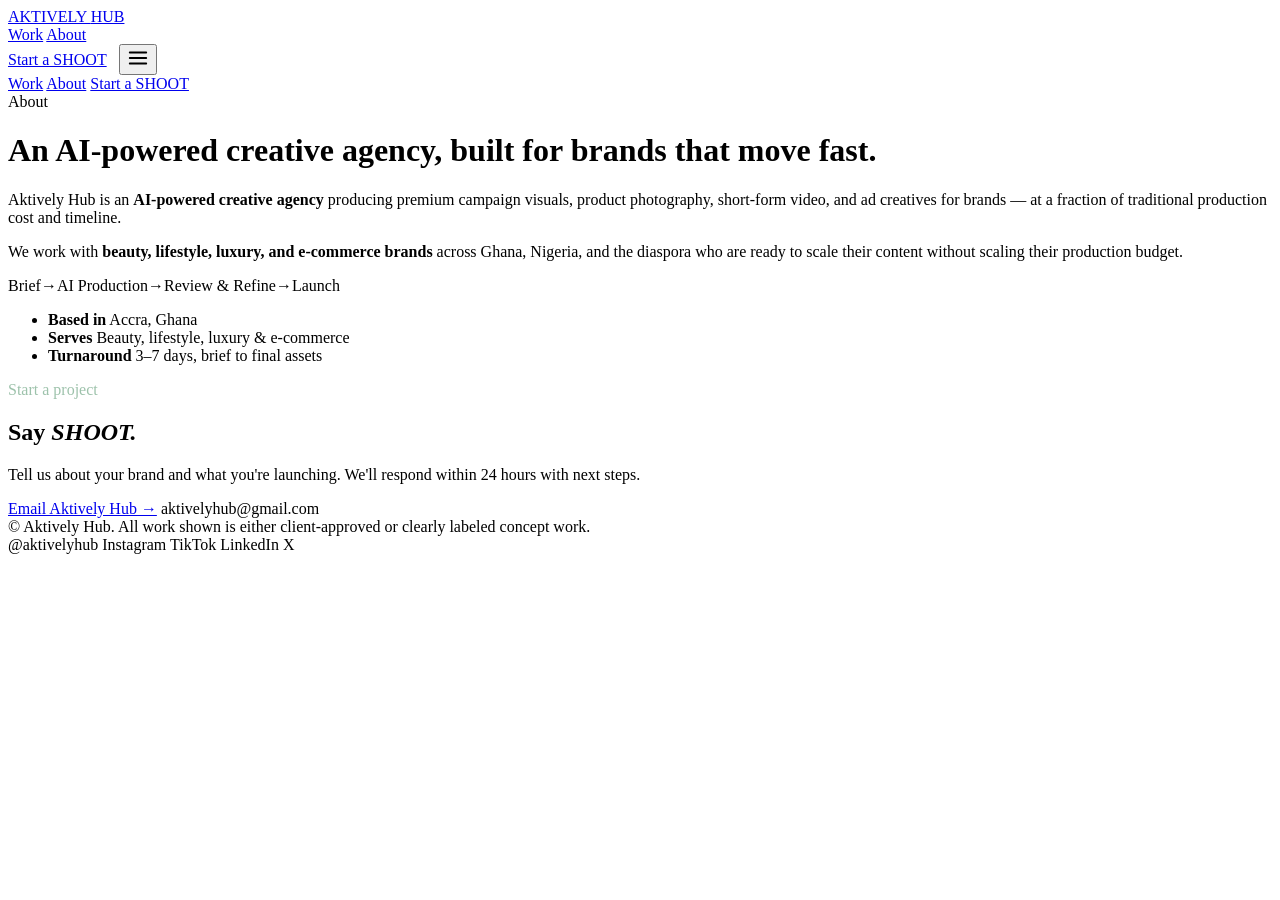
==== about.html @ 9540e6b2 "Add files via upload" ====
<!DOCTYPE html>
<html lang="en">
<head>
<meta charset="UTF-8">
<meta name="viewport" content="width=device-width, initial-scale=1.0">
<title>About &amp; Contact — Aktively Hub</title>
<meta name="description" content="Aktively Hub is an AI-powered creative agency based in Accra, Ghana, serving beauty, lifestyle, luxury, and e-commerce brands.">
<link rel="preconnect" href="https://fonts.googleapis.com">
<link rel="preconnect" href="https://fonts.gstatic.com" crossorigin>
<link href="https://fonts.googleapis.com/css2?family=Inter:wght@400;500;600;700;800&family=Space+Grotesk:wght@500;600;700&display=swap" rel="stylesheet">
<link rel="stylesheet" href="assets/style.css">
</head>
<body>

<header>
  <nav class="wrap">
    <a href="index.html" class="logo">AKTIVELY <span>HUB</span></a>
    <div class="navlinks">
      <a href="work.html">Work</a>
      <a href="about.html" class="active">About</a>
    </div>
    <div style="display:flex;align-items:center;gap:12px;">
      <a href="about.html#contact" class="btn navcta">Start a SHOOT</a>
      <button class="menu-toggle" id="menuToggle" aria-label="Menu">
        <svg width="22" height="22" viewBox="0 0 24 24" fill="none"><path d="M3 6h18M3 12h18M3 18h18" stroke="currentColor" stroke-width="2" stroke-linecap="round"/></svg>
      </button>
    </div>
  </nav>
  <div class="mobile-menu" id="mobileMenu">
    <a href="work.html">Work</a>
    <a href="about.html">About</a>
    <a href="about.html#contact">Start a SHOOT</a>
  </div>
</header>

<div class="wrap page-head">
  <span class="eyebrow">About</span>
  <h1>An AI-powered creative agency, built for brands that move fast.</h1>
</div>

<section id="about">
  <div class="wrap about-grid">
    <div class="about-copy reveal">
      <p>Aktively Hub is an <b>AI-powered creative agency</b> producing premium campaign visuals, product photography, short-form video, and ad creatives for brands — at a fraction of traditional production cost and timeline.</p>
      <p>We work with <b>beauty, lifestyle, luxury, and e-commerce brands</b> across Ghana, Nigeria, and the diaspora who are ready to scale their content without scaling their production budget.</p>
      <div class="flow">
        <span>Brief</span><span class="sep">→</span><span>AI Production</span><span class="sep">→</span><span>Review &amp; Refine</span><span class="sep">→</span><span>Launch</span>
      </div>
    </div>
    <ul class="facts reveal">
      <li><b>Based in</b> Accra, Ghana</li>
      <li><b>Serves</b> Beauty, lifestyle, luxury &amp; e-commerce</li>
      <li><b>Turnaround</b> 3–7 days, brief to final assets</li>
    </ul>
  </div>
</section>

<section class="contact" id="contact">
  <div class="wrap">
    <span class="eyebrow" style="color:#9dc2ab;">Start a project</span>
    <h2>Say <em>SHOOT.</em></h2>
    <p>Tell us about your brand and what you're launching. We'll respond within 24 hours with next steps.</p>
    <a href="mailto:aktivelyhub@gmail.com?subject=SHOOT%20—%20New%20project%20enquiry" class="btn">Email Aktively Hub →</a>
    <span class="contact-email">aktivelyhub@gmail.com</span>
  </div>
</section>

<footer>
  <div class="wrap footer-grid">
    <div class="foot-copy">© <span id="year"></span> Aktively Hub. All work shown is either client-approved or clearly labeled concept work.</div>
    <div class="socials">
      <span>@aktivelyhub</span>
      <span>Instagram</span>
      <span>TikTok</span>
      <span>LinkedIn</span>
      <span>X</span>
    </div>
  </div>
</footer>

<script src="assets/main.js"></script>
</body>
</html>
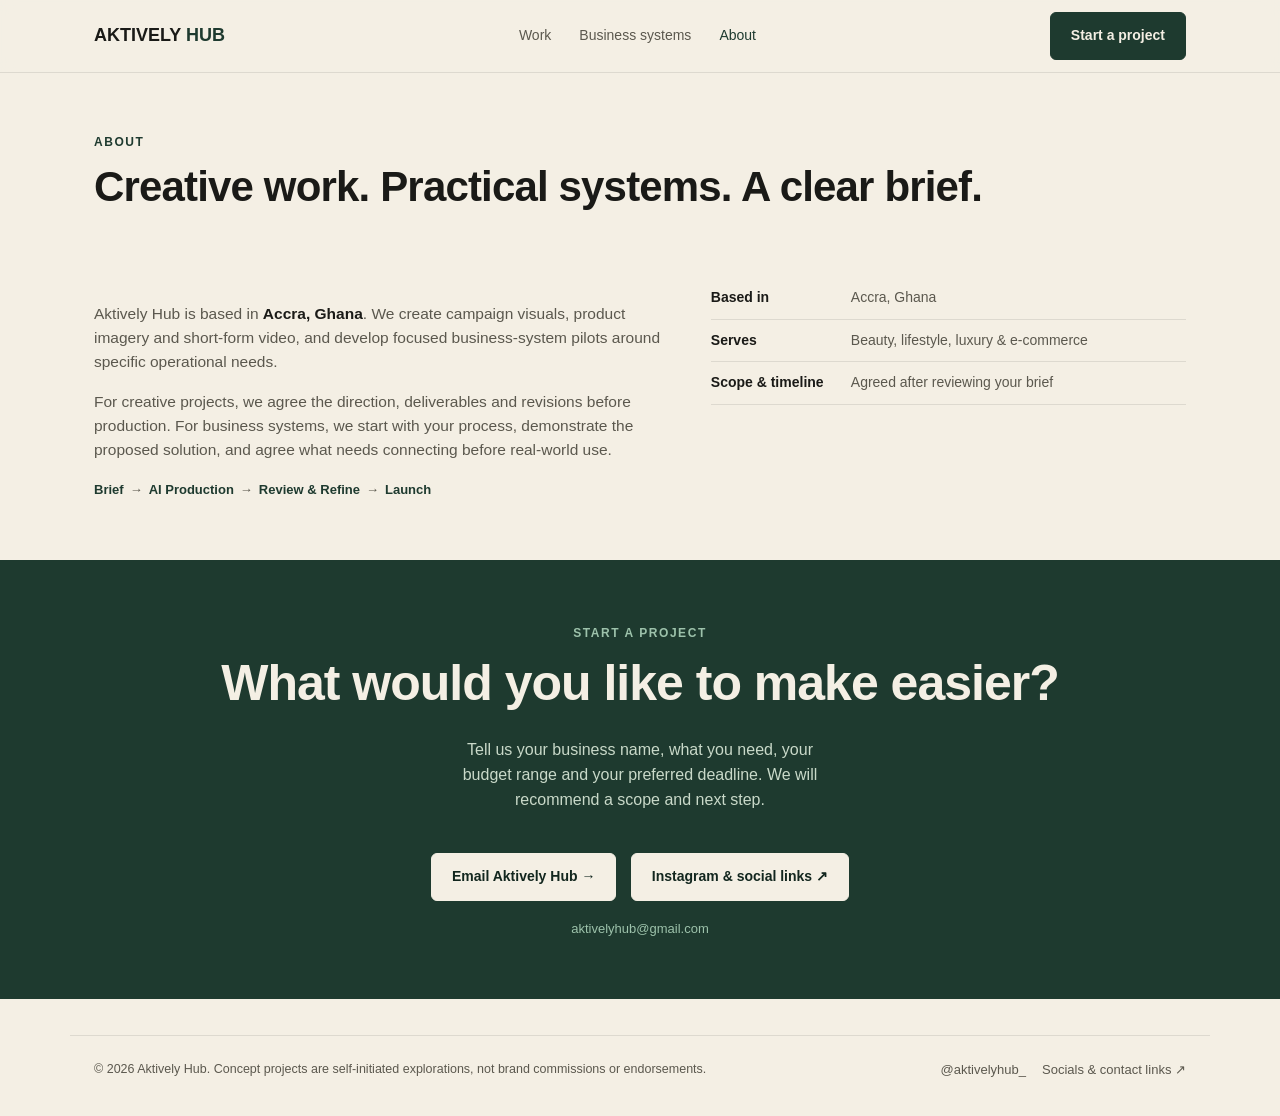
==== commit fdf1774c: "Clarify portfolio provenance and add business systems offer" ====
--- a/about.html
+++ b/about.html
@@ -17,32 +17,34 @@
     <a href="index.html" class="logo">AKTIVELY <span>HUB</span></a>
     <div class="navlinks">
       <a href="work.html">Work</a>
+      <a href="systems.html">Business systems</a>
       <a href="about.html" class="active">About</a>
     </div>
     <div style="display:flex;align-items:center;gap:12px;">
-      <a href="about.html#contact" class="btn navcta">Start a SHOOT</a>
-      <button class="menu-toggle" id="menuToggle" aria-label="Menu">
+      <a href="about.html#contact" class="btn navcta">Start a project</a>
+      <button class="menu-toggle" id="menuToggle" aria-label="Menu" aria-controls="mobileMenu" aria-expanded="false">
         <svg width="22" height="22" viewBox="0 0 24 24" fill="none"><path d="M3 6h18M3 12h18M3 18h18" stroke="currentColor" stroke-width="2" stroke-linecap="round"/></svg>
       </button>
     </div>
   </nav>
   <div class="mobile-menu" id="mobileMenu">
     <a href="work.html">Work</a>
-    <a href="about.html">About</a>
-    <a href="about.html#contact">Start a SHOOT</a>
+    <a href="systems.html">Business systems</a>
+      <a href="about.html">About</a>
+    <a href="about.html#contact">Start a project</a>
   </div>
 </header>
 
 <div class="wrap page-head">
   <span class="eyebrow">About</span>
-  <h1>An AI-powered creative agency, built for brands that move fast.</h1>
+  <h1>Creative work. Practical systems. A clear brief.</h1>
 </div>
 
 <section id="about">
   <div class="wrap about-grid">
     <div class="about-copy reveal">
-      <p>Aktively Hub is an <b>AI-powered creative agency</b> producing premium campaign visuals, product photography, short-form video, and ad creatives for brands — at a fraction of traditional production cost and timeline.</p>
-      <p>We work with <b>beauty, lifestyle, luxury, and e-commerce brands</b> across Ghana, Nigeria, and the diaspora who are ready to scale their content without scaling their production budget.</p>
+      <p>Aktively Hub is based in <b>Accra, Ghana</b>. We create campaign visuals, product imagery and short-form video, and develop focused business-system pilots around specific operational needs.</p>
+      <p>For creative projects, we agree the direction, deliverables and revisions before production. For business systems, we start with your process, demonstrate the proposed solution, and agree what needs connecting before real-world use.</p>
       <div class="flow">
         <span>Brief</span><span class="sep">→</span><span>AI Production</span><span class="sep">→</span><span>Review &amp; Refine</span><span class="sep">→</span><span>Launch</span>
       </div>
@@ -50,7 +52,7 @@
     <ul class="facts reveal">
       <li><b>Based in</b> Accra, Ghana</li>
       <li><b>Serves</b> Beauty, lifestyle, luxury &amp; e-commerce</li>
-      <li><b>Turnaround</b> 3–7 days, brief to final assets</li>
+      <li><b>Scope &amp; timeline</b> Agreed after reviewing your brief</li>
     </ul>
   </div>
 </section>
@@ -58,22 +60,20 @@
 <section class="contact" id="contact">
   <div class="wrap">
     <span class="eyebrow" style="color:#9dc2ab;">Start a project</span>
-    <h2>Say <em>SHOOT.</em></h2>
-    <p>Tell us about your brand and what you're launching. We'll respond within 24 hours with next steps.</p>
-    <a href="mailto:aktivelyhub@gmail.com?subject=SHOOT%20—%20New%20project%20enquiry" class="btn">Email Aktively Hub →</a>
+    <h2>What would you like to make easier?</h2>
+    <p>Tell us your business name, what you need, your budget range and your preferred deadline. We will recommend a scope and next step.</p>
+    <a href="mailto:aktivelyhub@gmail.com?subject=Aktively%20Hub%20project%20enquiry" class="btn">Email Aktively Hub →</a>
+    <a href="https://linktr.ee/aktivelyhub" class="btn contact-secondary" target="_blank" rel="noopener noreferrer">Instagram &amp; social links ↗</a>
     <span class="contact-email">aktivelyhub@gmail.com</span>
   </div>
 </section>
 
 <footer>
   <div class="wrap footer-grid">
-    <div class="foot-copy">© <span id="year"></span> Aktively Hub. All work shown is either client-approved or clearly labeled concept work.</div>
+    <div class="foot-copy">© <span id="year"></span> Aktively Hub. Concept projects are self-initiated explorations, not brand commissions or endorsements.</div>
     <div class="socials">
-      <span>@aktivelyhub</span>
-      <span>Instagram</span>
-      <span>TikTok</span>
-      <span>LinkedIn</span>
-      <span>X</span>
+      <a href="https://www.instagram.com/aktivelyhub_/" target="_blank" rel="noopener noreferrer">@aktivelyhub_</a>
+      <a href="https://linktr.ee/aktivelyhub" target="_blank" rel="noopener noreferrer">Socials &amp; contact links ↗</a>
     </div>
   </div>
 </footer>
--- a/assets/style.css
+++ b/assets/style.css
@@ -0,0 +1,184 @@
+:root{
+  --ivory:#f4efe4;
+  --forest:#1e3a2f;
+  --forest-deep:#12261e;
+  --moss:#4b6e56;
+  --ink:#1a1a17;
+  --ink-soft:#5b584e;
+  --line: rgba(26,26,23,0.10);
+  --radius: 6px;
+  --maxw: 1140px;
+}
+*{box-sizing:border-box;}
+html{scroll-behavior:smooth;}
+body{
+  margin:0;
+  font-family:'Inter',-apple-system,sans-serif;
+  background:var(--ivory);
+  color:var(--ink);
+  line-height:1.55;
+  -webkit-font-smoothing:antialiased;
+}
+h1,h2,h3,.display{
+  font-family:'Space Grotesk','Inter',sans-serif;
+  font-weight:700;
+  letter-spacing:-0.02em;
+  margin:0;
+}
+a{color:inherit;text-decoration:none;}
+img{max-width:100%;display:block;}
+.wrap{max-width:var(--maxw);margin:0 auto;padding:0 24px;}
+.eyebrow{
+  font-size:12px;font-weight:600;letter-spacing:0.13em;
+  text-transform:uppercase;color:var(--forest);
+}
+.caveat{font-size:13px;color:var(--ink-soft);font-style:italic;}
+
+/* NAV */
+header{
+  position:sticky;top:0;z-index:100;
+  background:rgba(244,239,228,0.92);
+  backdrop-filter:blur(8px);
+  border-bottom:1px solid var(--line);
+}
+nav.wrap{display:flex;align-items:center;justify-content:space-between;height:72px;}
+.logo{font-family:'Space Grotesk',sans-serif;font-weight:700;font-size:18px;}
+.logo span{color:var(--forest);}
+.navlinks{display:none;gap:28px;align-items:center;}
+@media(min-width:860px){.navlinks{display:flex;}}
+.navlinks a{font-size:14px;font-weight:500;color:var(--ink-soft);transition:color .2s;}
+.navlinks a:hover, .navlinks a.active{color:var(--forest);}
+.btn{
+  display:inline-flex;align-items:center;gap:8px;padding:12px 20px;
+  background:var(--forest);color:var(--ivory);border-radius:var(--radius);
+  font-size:14px;font-weight:600;transition:background .2s, transform .2s;
+  border:1px solid var(--forest);
+}
+.btn:hover{background:var(--forest-deep);transform:translateY(-1px);}
+.btn.ghost{background:transparent;color:var(--ink);border:1px solid var(--line);}
+.btn.ghost:hover{border-color:var(--forest);color:var(--forest);}
+.navcta{display:none;}
+@media(min-width:860px){.navcta{display:inline-flex;}}
+.menu-toggle{display:flex;background:none;border:none;cursor:pointer;padding:8px;}
+@media(min-width:860px){.menu-toggle{display:none;}}
+.mobile-menu{display:none;flex-direction:column;background:var(--ivory);border-bottom:1px solid var(--line);}
+.mobile-menu.open{display:flex;}
+.mobile-menu a{padding:14px 24px;border-top:1px solid var(--line);font-weight:500;}
+@media(min-width:860px){.mobile-menu{display:none !important;}}
+
+/* HERO (index only) */
+.hero{position:relative;overflow:hidden;min-height:88vh;display:flex;align-items:center;}
+.hero-bg{position:absolute;inset:0;}
+.hero-bg img{width:100%;height:100%;object-fit:cover;object-position:center 20%;}
+.hero-bg::after{
+  content:'';position:absolute;inset:0;
+  background:linear-gradient(100deg, rgba(18,38,30,0.72) 0%, rgba(18,38,30,0.42) 45%, rgba(18,38,30,0.18) 100%);
+}
+.hero-inner{position:relative;z-index:2;color:var(--ivory);padding:48px 0;width:100%;}
+.hero-inner .eyebrow{color:#c9d9c9;}
+.hero h1{font-size:clamp(32px,5.2vw,58px);line-height:1.08;margin:16px 0 20px;max-width:13ch;}
+.hero p{font-size:clamp(15px,1.5vw,17px);max-width:38ch;color:#e7e2d3;margin-bottom:28px;}
+.hero-actions{display:flex;gap:14px;flex-wrap:wrap;align-items:center;}
+.hero .btn.ghost{border-color:rgba(244,239,228,0.35);color:var(--ivory);}
+.hero .btn.ghost:hover{border-color:var(--ivory);}
+
+/* PAGE HERO (small header for inner pages) */
+.page-head{padding:56px 0 8px;}
+.page-head .eyebrow{margin-bottom:10px;}
+.page-head h1{font-size:clamp(28px,4vw,42px);}
+
+section{padding:60px 0;}
+.section-head{max-width:600px;margin-bottom:28px;}
+.section-head h2{font-size:clamp(26px,3.6vw,36px);margin-top:10px;}
+.section-head p{color:var(--ink-soft);margin-top:12px;font-size:15.5px;}
+
+/* SERVICES */
+.services{border-top:1px solid var(--line);}
+.services-row{
+  display:grid;grid-template-columns:repeat(auto-fit,minmax(220px,1fr));
+  gap:32px;
+}
+.service-item .num{font-size:12px;font-weight:700;color:var(--moss);letter-spacing:0.08em;}
+.service-item h3{font-size:17px;margin:10px 0 6px;}
+.service-item p{font-size:14px;color:var(--ink-soft);margin:0;}
+
+/* WORK */
+.work{background:#eee7d6;}
+.featured{display:grid;grid-template-columns:1fr;gap:32px;align-items:center;margin-bottom:52px;}
+@media(min-width:900px){.featured{grid-template-columns:1fr 1fr;gap:48px;}}
+.featured-copy .tag{
+  display:inline-block;font-size:11.5px;font-weight:700;padding:5px 11px;
+  border:1px solid var(--forest);color:var(--forest);border-radius:100px;margin-bottom:14px;
+}
+.featured-copy h3{font-size:clamp(22px,2.8vw,28px);margin-bottom:12px;}
+.featured-copy p{color:var(--ink-soft);font-size:15px;margin-bottom:16px;}
+.featured-media{display:grid;grid-template-columns:1fr 1fr;gap:10px;}
+.featured-media img{border-radius:var(--radius);aspect-ratio:4/5;object-fit:cover;}
+.featured-media .full{grid-column:1/3;aspect-ratio:16/8;}
+
+.concept-row{display:grid;grid-template-columns:repeat(auto-fit,minmax(240px,1fr));gap:20px;}
+.concept-card{border-radius:var(--radius);overflow:hidden;}
+.concept-card img{aspect-ratio:4/3;object-fit:cover;transition:transform .4s ease;}
+.concept-card:hover img{transform:scale(1.03);}
+.concept-cap{display:flex;justify-content:space-between;align-items:baseline;padding:10px 2px;}
+.concept-cap h4{font-size:15px;font-weight:600;}
+.concept-cap span{font-size:11px;font-weight:700;letter-spacing:0.06em;text-transform:uppercase;color:var(--moss);}
+
+/* REEL */
+.reel-row{display:grid;grid-template-columns:repeat(auto-fit,minmax(220px,1fr));gap:20px;}
+.reel-card{border-radius:var(--radius);overflow:hidden;background:#000;}
+.reel-card video{width:100%;aspect-ratio:9/16;object-fit:cover;background:#000;}
+.reel-card.square video{aspect-ratio:1/1;}
+.reel-cap{padding:10px 2px;font-size:13.5px;color:var(--ink-soft);}
+
+/* ABOUT */
+.about-grid{display:grid;grid-template-columns:1fr;gap:36px;}
+@media(min-width:900px){.about-grid{grid-template-columns:1.1fr 0.9fr;}}
+.about-copy p{font-size:15.5px;color:var(--ink-soft);margin-bottom:14px;}
+.about-copy p b{color:var(--ink);}
+.flow{display:flex;flex-wrap:wrap;gap:6px;align-items:center;font-size:13px;color:var(--forest);font-weight:600;margin-top:18px;}
+.flow span.sep{color:var(--ink-soft);font-weight:400;}
+.facts{list-style:none;padding:0;margin:0;display:grid;gap:10px;align-content:start;}
+.facts li{display:flex;gap:10px;font-size:14px;color:var(--ink-soft);padding-bottom:10px;border-bottom:1px solid var(--line);}
+.facts li b{color:var(--ink);min-width:130px;display:inline-block;}
+
+/* CONTACT */
+.contact{background:var(--forest);color:var(--ivory);text-align:center;}
+.contact h2{font-size:clamp(30px,5.6vw,50px);margin-bottom:16px;}
+.contact p{color:#c9d9c9;font-size:16px;max-width:42ch;margin:0 auto 28px;}
+.contact .btn{background:var(--ivory);color:var(--forest-deep);border-color:var(--ivory);}
+.contact .btn:hover{background:#fff;}
+.contact-email{display:block;margin-top:18px;font-size:13px;color:#9dc2ab;}
+
+footer{padding:36px 0;}
+.footer-grid{display:flex;flex-wrap:wrap;gap:16px;justify-content:space-between;align-items:center;border-top:1px solid var(--line);padding-top:24px;}
+.socials{display:flex;gap:16px;flex-wrap:wrap;font-size:13px;color:var(--ink-soft);}
+.foot-copy{font-size:12.5px;color:var(--ink-soft);}
+
+.reveal{opacity:0;transform:translateY(14px);transition:opacity .6s ease, transform .6s ease;}
+.reveal.in{opacity:1;transform:translateY(0);}
+@media (prefers-reduced-motion: reduce){
+  .reveal{opacity:1;transform:none;transition:none;}
+  .concept-card img{transition:none;}
+}
+
+/* Service paths and accessible defaults */
+.hero-inner{padding:48px 24px;}
+.page-head{padding:56px 24px 8px;}
+.offer-grid{display:grid;grid-template-columns:repeat(2,minmax(0,1fr));gap:24px;}
+.offer-card{padding:30px;border:1px solid var(--line);border-radius:var(--radius);background:#faf7f0;}
+.offer-card h3{font-size:24px;line-height:1.2;margin:16px 0;}
+.offer-card p,.demo-note{color:var(--ink-soft);font-size:15px;}
+.text-link{display:inline-block;font-weight:600;color:var(--forest);padding:10px 0;text-decoration:underline;text-underline-offset:5px;}
+.demo-note{padding:20px;border-left:3px solid var(--moss);margin-top:28px;}
+.contact-secondary{margin:12px 0 0 10px;}
+.reel-card{background:transparent;}
+.reel-card video{display:block;background:#000;}
+.reel-card img{width:100%;aspect-ratio:9/16;object-fit:cover;border-radius:var(--radius);}
+.reel-cap{display:block;}
+a:focus-visible,button:focus-visible,video:focus-visible{outline:3px solid #b17728;outline-offset:5px;}
+.menu-toggle{min-height:44px;min-width:44px;align-items:center;justify-content:center;}
+.reveal{opacity:1;transform:none;}
+section[id]{scroll-margin-top:90px;}
+@media(max-width:640px){.offer-grid{grid-template-columns:1fr;}.offer-card{padding:24px;}.contact-secondary{margin-left:0;}.facts li b{min-width:110px;}.hero{min-height:76vh;}}
+@media(prefers-reduced-motion:reduce){html{scroll-behavior:auto;}.btn{transition:none;}}
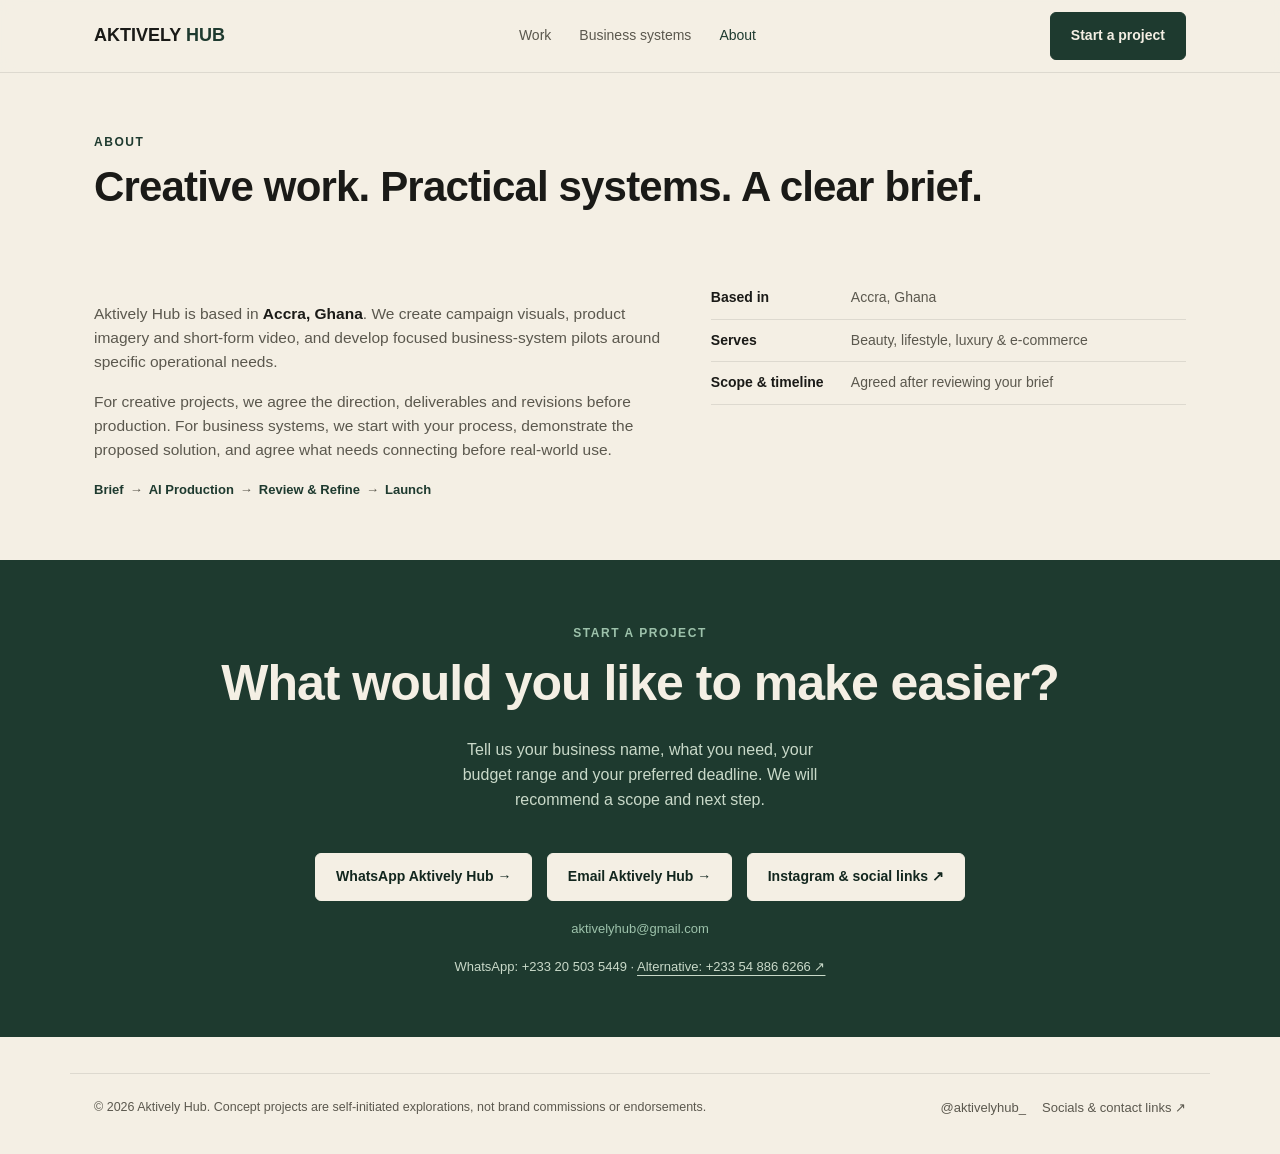
==== commit ac33ccea: "Add owner-confirmed WhatsApp enquiry contacts" ====
--- a/about.html
+++ b/about.html
@@ -62,9 +62,11 @@
     <span class="eyebrow" style="color:#9dc2ab;">Start a project</span>
     <h2>What would you like to make easier?</h2>
     <p>Tell us your business name, what you need, your budget range and your preferred deadline. We will recommend a scope and next step.</p>
-    <a href="mailto:aktivelyhub@gmail.com?subject=Aktively%20Hub%20project%20enquiry" class="btn">Email Aktively Hub →</a>
+    <a href="https://wa.me/233205035449?text=Hi%20Aktively%20Hub%2C%20I%27d%20like%20to%20discuss%20a%20project." class="btn" target="_blank" rel="noopener noreferrer">WhatsApp Aktively Hub →</a>
+    <a href="mailto:aktivelyhub@gmail.com?subject=Aktively%20Hub%20project%20enquiry" class="btn contact-secondary">Email Aktively Hub →</a>
     <a href="https://linktr.ee/aktivelyhub" class="btn contact-secondary" target="_blank" rel="noopener noreferrer">Instagram &amp; social links ↗</a>
     <span class="contact-email">aktivelyhub@gmail.com</span>
+    <p class="contact-alternative">WhatsApp: +233 20 503 5449 · <a href="https://wa.me/233548866266" target="_blank" rel="noopener noreferrer">Alternative: +233 54 886 6266 ↗</a></p>
   </div>
 </section>
 
--- a/assets/style.css
+++ b/assets/style.css
@@ -172,6 +172,7 @@
 .text-link{display:inline-block;font-weight:600;color:var(--forest);padding:10px 0;text-decoration:underline;text-underline-offset:5px;}
 .demo-note{padding:20px;border-left:3px solid var(--moss);margin-top:28px;}
 .contact-secondary{margin:12px 0 0 10px;}
+.contact .contact-alternative{font-size:13px;margin:18px auto 0;max-width:60ch;}.contact-alternative a{text-decoration:underline;text-underline-offset:4px;}
 .reel-card{background:transparent;}
 .reel-card video{display:block;background:#000;}
 .reel-card img{width:100%;aspect-ratio:9/16;object-fit:cover;border-radius:var(--radius);}
